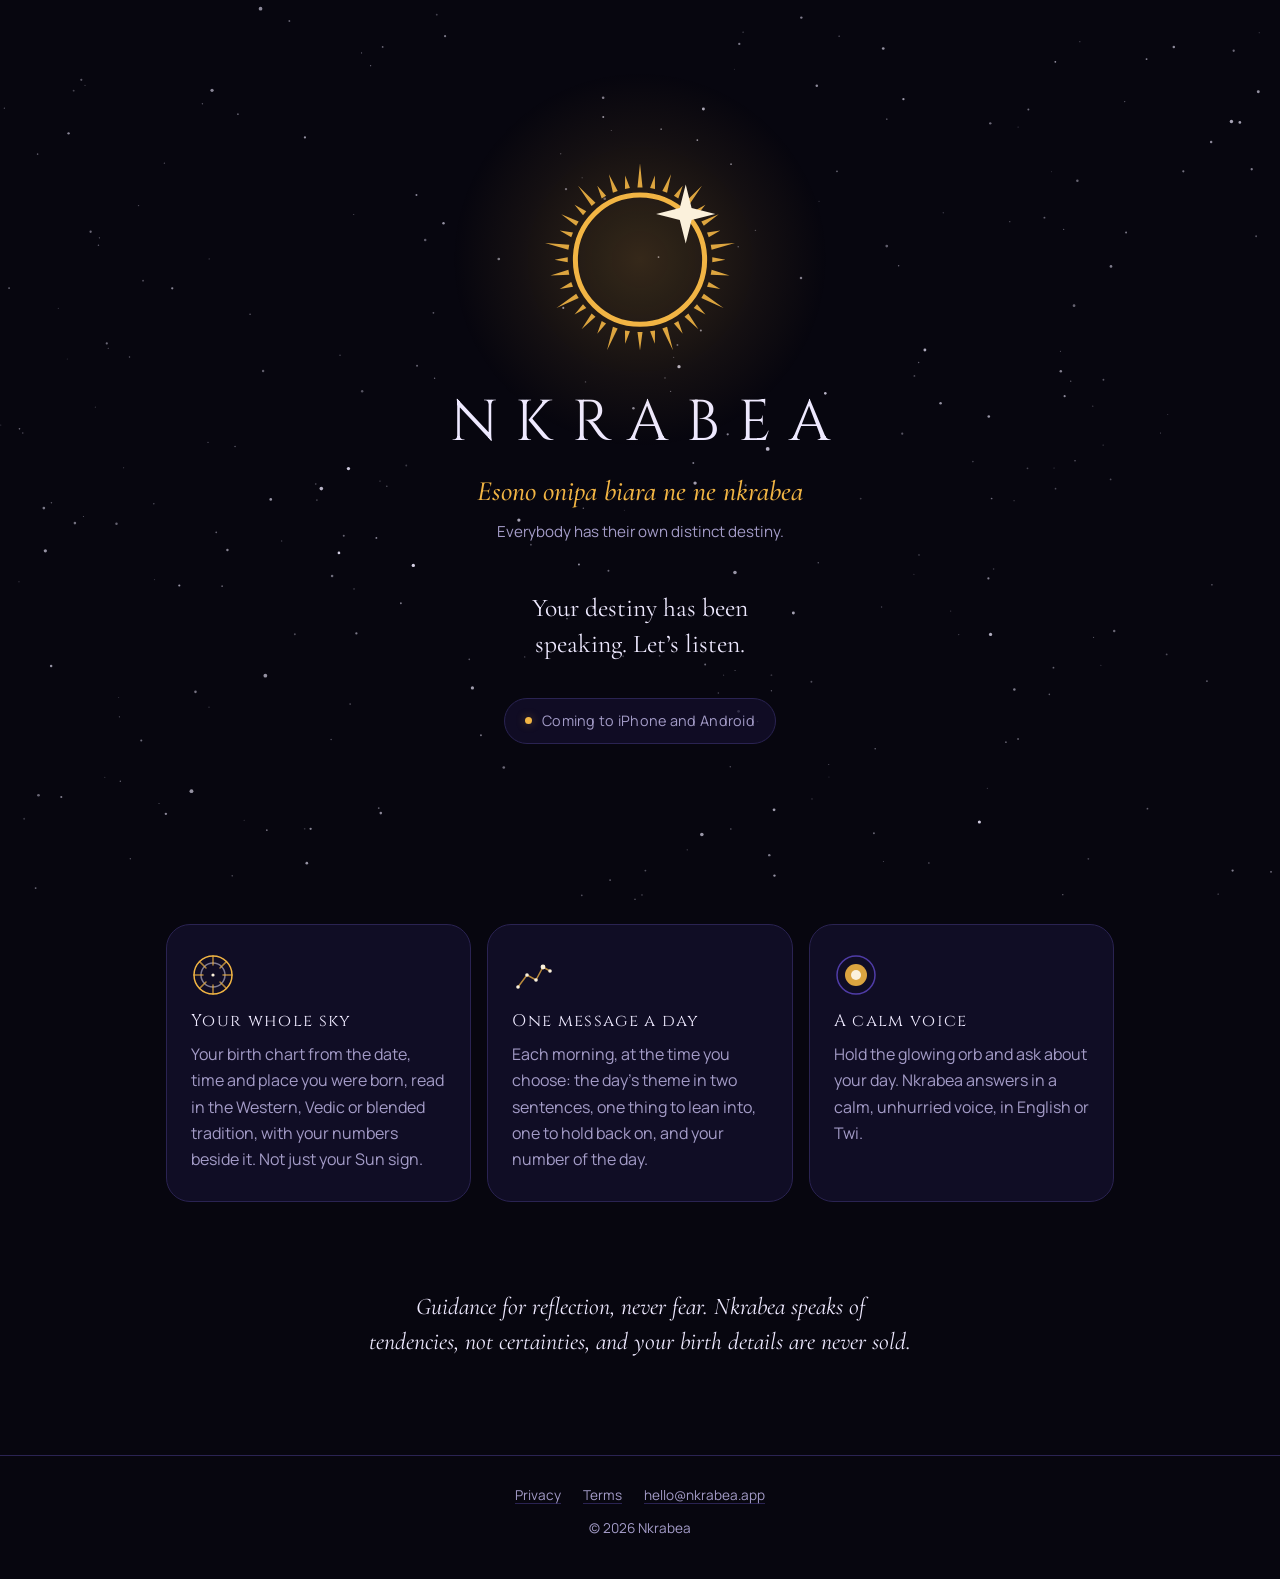
==== index.html @ 51380afc "Site: landing page, privacy policy and terms for nkrabea.app A static page in Gold in the Void: the " ====
<!doctype html>
<html lang="en">
<head>
  <meta charset="utf-8">
  <meta name="viewport" content="width=device-width, initial-scale=1, viewport-fit=cover">
  <title>Nkrabea</title>
  <meta name="description" content="A calm voice that reads your birth chart and your numbers, and gives you one clear message each day. In English and Twi. Coming to iPhone and Android.">
  <meta name="theme-color" content="#07060F">
  <link rel="canonical" href="https://nkrabea.app/">
  <link rel="icon" href="/favicon.svg" type="image/svg+xml">
  <link rel="apple-touch-icon" href="/apple-touch-icon.png">
  <meta property="og:type" content="website">
  <meta property="og:url" content="https://nkrabea.app/">
  <meta property="og:title" content="Nkrabea">
  <meta property="og:description" content="Your destiny has been speaking. Let's listen. One clear message a day from your own sky and numbers, in English and Twi.">
  <meta property="og:image" content="https://nkrabea.app/icon-1024.png">
  <meta name="twitter:card" content="summary">
  <link rel="preload" href="/fonts/cinzel-400.woff" as="font" type="font/woff" crossorigin>
  <link rel="preload" href="/fonts/cormorant-500-italic.woff" as="font" type="font/woff" crossorigin>
  <link rel="stylesheet" href="/styles.css">
</head>
<body>
  <div class="sky" aria-hidden="true"></div>

  <div class="page">
    <main>
      <section class="hero">
        <div class="mark">
          <svg viewBox="-372 -372 744 744" role="img" aria-label="The Nkrabea mark: a gold sun-ring with a guiding star">
            <circle r="245.3" fill="none" stroke="#F2B544" stroke-width="19"/>
            <path fill="#F2B544" fill-opacity="0.9" d="M-9.6 -274.3 L0.0 -365.9 L9.6 -274.3 Z M38.2 -271.8 L56.3 -319.4 L57.1 -268.4 Z M84.8 -261.0 L118.0 -324.3 L102.8 -254.4 Z M128.8 -242.3 L162.2 -280.9 L145.4 -232.7 Z M169.0 -216.3 L235.2 -280.3 L183.6 -203.9 Z M203.9 -183.6 L248.4 -208.5 L216.3 -169.0 Z M232.7 -145.4 L298.9 -172.6 L242.3 -128.8 Z M254.4 -102.8 L304.8 -110.9 L261.0 -84.8 Z M268.4 -57.1 L360.3 -63.5 L271.8 -38.2 Z M274.3 -9.6 L324.3 0.0 L274.3 9.6 Z M271.8 38.2 L339.9 59.9 L268.4 57.1 Z M261.0 84.8 L304.8 110.9 L254.4 102.8 Z M242.3 128.8 L316.9 183.0 L232.7 145.4 Z M216.3 169.0 L248.4 208.5 L203.9 183.6 Z M183.6 203.9 L221.8 264.4 L169.0 216.3 Z M145.4 232.7 L162.2 280.9 L128.8 242.3 Z M102.8 254.4 L125.1 343.8 L84.8 261.0 Z M57.1 268.4 L56.3 319.4 L38.2 271.8 Z M9.6 274.3 L0.0 345.1 L-9.6 274.3 Z M-38.2 271.8 L-56.3 319.4 L-57.1 268.4 Z M-84.8 261.0 L-125.1 343.8 L-102.8 254.4 Z M-128.8 242.3 L-162.2 280.9 L-145.4 232.7 Z M-169.0 216.3 L-221.8 264.4 L-183.6 203.9 Z M-203.9 183.6 L-248.4 208.5 L-216.3 169.0 Z M-232.7 145.4 L-316.9 183.0 L-242.3 128.8 Z M-254.4 102.8 L-304.8 110.9 L-261.0 84.8 Z M-268.4 57.1 L-339.9 59.9 L-271.8 38.2 Z M-274.3 9.6 L-324.3 0.0 L-274.3 -9.6 Z M-271.8 -38.2 L-360.3 -63.5 L-268.4 -57.1 Z M-261.0 -84.8 L-304.8 -110.9 L-254.4 -102.8 Z M-242.3 -128.8 L-298.9 -172.6 L-232.7 -145.4 Z M-216.3 -169.0 L-248.4 -208.5 L-203.9 -183.6 Z M-183.6 -203.9 L-235.2 -280.3 L-169.0 -216.3 Z M-145.4 -232.7 L-162.2 -280.9 L-128.8 -242.3 Z M-102.8 -254.4 L-118.0 -324.3 L-84.8 -261.0 Z M-57.1 -268.4 L-56.3 -319.4 L-38.2 -271.8 Z"/>
            <path fill="#FBF1DC" d="M173.5 -285.7 L195.9 -195.9 L285.7 -173.5 L195.9 -151.0 L173.5 -61.2 L151.0 -151.0 L61.2 -173.5 L151.0 -195.9 Z"/>
          </svg>
        </div>

        <h1 class="wordmark">NKRABEA</h1>
        <p class="proverb" lang="ak">Esono onipa biara ne ne nkrabea</p>
        <p class="meaning">Everybody has their own distinct destiny.</p>

        <p class="tagline">Your destiny has been speaking. Let’s listen.</p>
        <p class="soon"><span class="dot" aria-hidden="true"></span>Coming to iPhone and Android</p>
      </section>

      <section class="pillars" aria-label="What Nkrabea does">
        <article class="pillar">
          <svg width="44" height="44" viewBox="0 0 44 44" aria-hidden="true" fill="none" stroke="#F2B544" stroke-width="1.5" stroke-linecap="round">
            <circle cx="22" cy="22" r="19"/>
            <circle cx="22" cy="22" r="12" stroke="#EEE9FF" stroke-opacity="0.5"/>
            <path d="M22 3v9M22 32v9M3 22h9M32 22h9M8.6 8.6l6.4 6.4M29 29l6.4 6.4M35.4 8.6 29 15M15 29l-6.4 6.4" stroke-opacity="0.7"/>
            <circle cx="22" cy="22" r="1.6" fill="#FBF1DC" stroke="none"/>
          </svg>
          <h2>Your whole sky</h2>
          <p>Your birth chart from the date, time and place you were born, read in the Western, Vedic or blended tradition, with your numbers beside it. Not just your Sun sign.</p>
        </article>
        <article class="pillar">
          <svg width="44" height="44" viewBox="0 0 44 44" aria-hidden="true" fill="none" stroke="#F2B544" stroke-width="1.5" stroke-linecap="round">
            <path d="M6 34 15 22l9 5 7-13 7 4" stroke-opacity="0.75"/>
            <circle cx="6" cy="34" r="1.8" fill="#FBF1DC" stroke="none"/>
            <circle cx="15" cy="22" r="1.8" fill="#FBF1DC" stroke="none"/>
            <circle cx="24" cy="27" r="1.8" fill="#FBF1DC" stroke="none"/>
            <circle cx="31" cy="14" r="2.4" fill="#FBF1DC" stroke="none"/>
            <circle cx="38" cy="18" r="1.8" fill="#FBF1DC" stroke="none"/>
          </svg>
          <h2>One message a day</h2>
          <p>Each morning, at the time you choose: the day’s theme in two sentences, one thing to lean into, one to hold back on, and your number of the day.</p>
        </article>
        <article class="pillar">
          <svg width="44" height="44" viewBox="0 0 44 44" aria-hidden="true" fill="none" stroke-width="1.5" stroke-linecap="round">
            <circle cx="22" cy="22" r="19" stroke="#7B5CFF" stroke-opacity="0.6"/>
            <circle cx="22" cy="22" r="11" fill="#F2B544" fill-opacity="0.9" stroke="none"/>
            <circle cx="22" cy="22" r="5" fill="#FBF1DC" stroke="none"/>
          </svg>
          <h2>A calm voice</h2>
          <p>Hold the glowing orb and ask about your day. Nkrabea answers in a calm, unhurried voice, in English or Twi.</p>
        </article>
      </section>

      <section class="closing">
        <p>Guidance for reflection, never fear. Nkrabea speaks of tendencies, not certainties, and your birth details are never sold.</p>
      </section>
    </main>

    <footer>
      <nav aria-label="Legal">
        <a href="/privacy/">Privacy</a>
        <a href="/terms/">Terms</a>
        <a href="mailto:hello@nkrabea.app">hello@nkrabea.app</a>
      </nav>
      <p>© 2026 Nkrabea</p>
    </footer>
  </div>

  <script src="/sky.js" defer></script>
</body>
</html>
---- styles.css ----
/* Gold in the Void: the tokens in apps/mobile/src/theme/tokens.ts. */

@font-face { font-family: 'Cinzel'; src: url('/fonts/cinzel-400.woff') format('woff'); font-weight: 400; font-display: swap; }
@font-face { font-family: 'Cinzel'; src: url('/fonts/cinzel-600.woff') format('woff'); font-weight: 600; font-display: swap; }
@font-face { font-family: 'Cormorant Garamond'; src: url('/fonts/cormorant-400.woff') format('woff'); font-weight: 400; font-display: swap; }
@font-face { font-family: 'Cormorant Garamond'; src: url('/fonts/cormorant-400-italic.woff') format('woff'); font-weight: 400; font-style: italic; font-display: swap; }
@font-face { font-family: 'Cormorant Garamond'; src: url('/fonts/cormorant-500-italic.woff') format('woff'); font-weight: 500; font-style: italic; font-display: swap; }
@font-face { font-family: 'Manrope'; src: url('/fonts/manrope-400.woff') format('woff'); font-weight: 400; font-display: swap; }
@font-face { font-family: 'Manrope'; src: url('/fonts/manrope-600.woff') format('woff'); font-weight: 600; font-display: swap; }

:root {
  --void: #07060f;
  --nebula: #15112e;
  --veil: #2a2352;
  --starlight: #eee9ff;
  --mist: #a49cc8;
  --gold: #f2b544;
  --gold-glow: rgba(242, 181, 68, 0.35);
  --sunstar: #fbf1dc;
  --violet: #7b5cff;

  --title: 'Cinzel', 'Times New Roman', serif;
  --oracle: 'Cormorant Garamond', Georgia, serif;
  --ui: 'Manrope', system-ui, -apple-system, 'Segoe UI', sans-serif;

  --breath: 5s;
  color-scheme: dark;
}

*, *::before, *::after { box-sizing: border-box; }

html { background: var(--void); }

body {
  margin: 0;
  min-height: 100vh;
  background: var(--void);
  color: var(--starlight);
  font: 400 1rem/1.65 var(--ui);
  -webkit-font-smoothing: antialiased;
  overflow-x: hidden;
}

a { color: var(--starlight); text-decoration-color: var(--veil); text-underline-offset: 3px; }
a:hover { text-decoration-color: var(--mist); }
a:focus-visible { outline: 2px solid var(--violet); outline-offset: 3px; border-radius: 2px; }

/* The sky behind every page: three drifting layers of stars, drawn by sky.js. */
.sky { position: fixed; inset: 0; z-index: 0; pointer-events: none; overflow: hidden; }
.sky svg { position: absolute; inset: -40px; width: calc(100% + 80px); height: calc(100% + 80px); }
.sky .layer { animation: drift var(--drift) ease-in-out infinite alternate; }
@keyframes drift { to { transform: translate(var(--dx), var(--dy)); } }

.page { position: relative; z-index: 1; }

/* ——— Landing ——— */

.hero {
  min-height: 100vh;
  min-height: 100svh;
  display: flex;
  flex-direction: column;
  align-items: center;
  justify-content: center;
  text-align: center;
  padding: 72px 16px 56px;
  gap: 18px;
}

.mark {
  width: min(42vw, 196px);
  aspect-ratio: 1;
  position: relative;
  margin-bottom: 12px;
}
.mark::before {
  content: '';
  position: absolute;
  inset: -45%;
  background: radial-gradient(circle, rgba(242, 181, 68, 0.2) 0%, rgba(242, 181, 68, 0.06) 45%, transparent 70%);
  animation: glow var(--breath) ease-in-out infinite alternate;
}
.mark svg { position: relative; width: 100%; height: 100%; animation: breathe var(--breath) ease-in-out infinite alternate; }
@keyframes breathe { from { transform: scale(1); } to { transform: scale(1.04); } }
@keyframes glow { from { opacity: 0.55; } to { opacity: 1; } }

.wordmark {
  margin: 0;
  font: 400 clamp(2.2rem, 9vw, 3.6rem) / 1.1 var(--title);
  letter-spacing: 0.32em;
  padding-left: 0.32em; /* letter-spacing trails the last letter; keep the word centred */
}

.proverb {
  margin: 0;
  font: italic 500 clamp(1.35rem, 5vw, 1.75rem) / 1.3 var(--oracle);
  color: var(--gold);
}
.meaning { margin: -8px 0 0; color: var(--mist); font-size: 0.95rem; }

.tagline {
  margin: 28px 0 0;
  max-width: 32ch;
  text-wrap: balance;
  font: 400 clamp(1.3rem, 4.6vw, 1.6rem) / 1.4 var(--oracle);
}

.soon {
  margin-top: 18px;
  display: inline-flex;
  align-items: center;
  gap: 10px;
  padding: 10px 20px;
  border: 1px solid var(--veil);
  border-radius: 999px;
  background: rgba(21, 17, 46, 0.7);
  color: var(--mist);
  font-size: 0.9rem;
  letter-spacing: 0.02em;
}
.soon .dot { width: 7px; height: 7px; border-radius: 50%; background: var(--gold); box-shadow: 0 0 10px var(--gold-glow); animation: glow var(--breath) ease-in-out infinite alternate; }

.pillars {
  max-width: 980px;
  margin: 0 auto;
  padding: 24px 16px 88px;
  display: grid;
  grid-template-columns: repeat(auto-fit, minmax(240px, 1fr));
  gap: 16px;
}
.pillar {
  padding: 28px 24px;
  border: 1px solid var(--veil);
  border-radius: 24px;
  background: rgba(21, 17, 46, 0.72);
}
.pillar h2 {
  margin: 14px 0 8px;
  font: 400 1.05rem/1.3 var(--title);
  letter-spacing: 0.08em;
}
.pillar p { margin: 0; color: var(--mist); }
.pillar svg { display: block; }

.closing {
  max-width: 640px;
  margin: 0 auto;
  padding: 0 16px 96px;
  text-align: center;
}
.closing p { margin: 0; font: italic 400 clamp(1.25rem, 4.4vw, 1.5rem) / 1.45 var(--oracle); color: var(--starlight); text-wrap: balance; }

footer {
  border-top: 1px solid var(--veil);
  padding: 28px 16px 40px;
  text-align: center;
  color: var(--mist);
  font-size: 0.85rem;
}
footer nav { display: flex; flex-wrap: wrap; justify-content: center; gap: 8px 22px; margin-bottom: 10px; }
footer a { color: var(--mist); }
footer p { margin: 0; }

/* ——— Policy pages ——— */

.doc {
  max-width: 720px;
  margin: 0 auto;
  padding: 40px 16px 80px;
}
.doc-head { display: flex; align-items: center; gap: 12px; margin-bottom: 40px; text-decoration: none; }
.doc-head svg { width: 36px; height: 36px; }
.doc-head span { font: 400 1rem/1 var(--title); letter-spacing: 0.3em; color: var(--starlight); }
.doc h1 { margin: 0 0 6px; font: 400 clamp(1.7rem, 6vw, 2.3rem) / 1.2 var(--title); letter-spacing: 0.04em; }
.doc .updated { margin: 0 0 32px; color: var(--mist); font-size: 0.9rem; }
.doc .lede { font: 400 1.3rem/1.5 var(--oracle); margin: 0 0 32px; }
.doc h2 { margin: 40px 0 10px; font: 600 1.05rem/1.4 var(--ui); color: var(--gold); letter-spacing: 0.01em; }
.doc p, .doc li { color: var(--starlight); }
.doc ul { padding-left: 1.2em; }
.doc li { margin: 6px 0; }
.doc li::marker { color: var(--mist); }
.doc .card {
  padding: 18px 20px;
  border: 1px solid var(--veil);
  border-radius: 18px;
  background: rgba(21, 17, 46, 0.72);
}
.doc strong { font-weight: 600; }

@media (prefers-reduced-motion: reduce) {
  .sky .layer, .mark svg, .mark::before, .soon .dot { animation: none; }
}
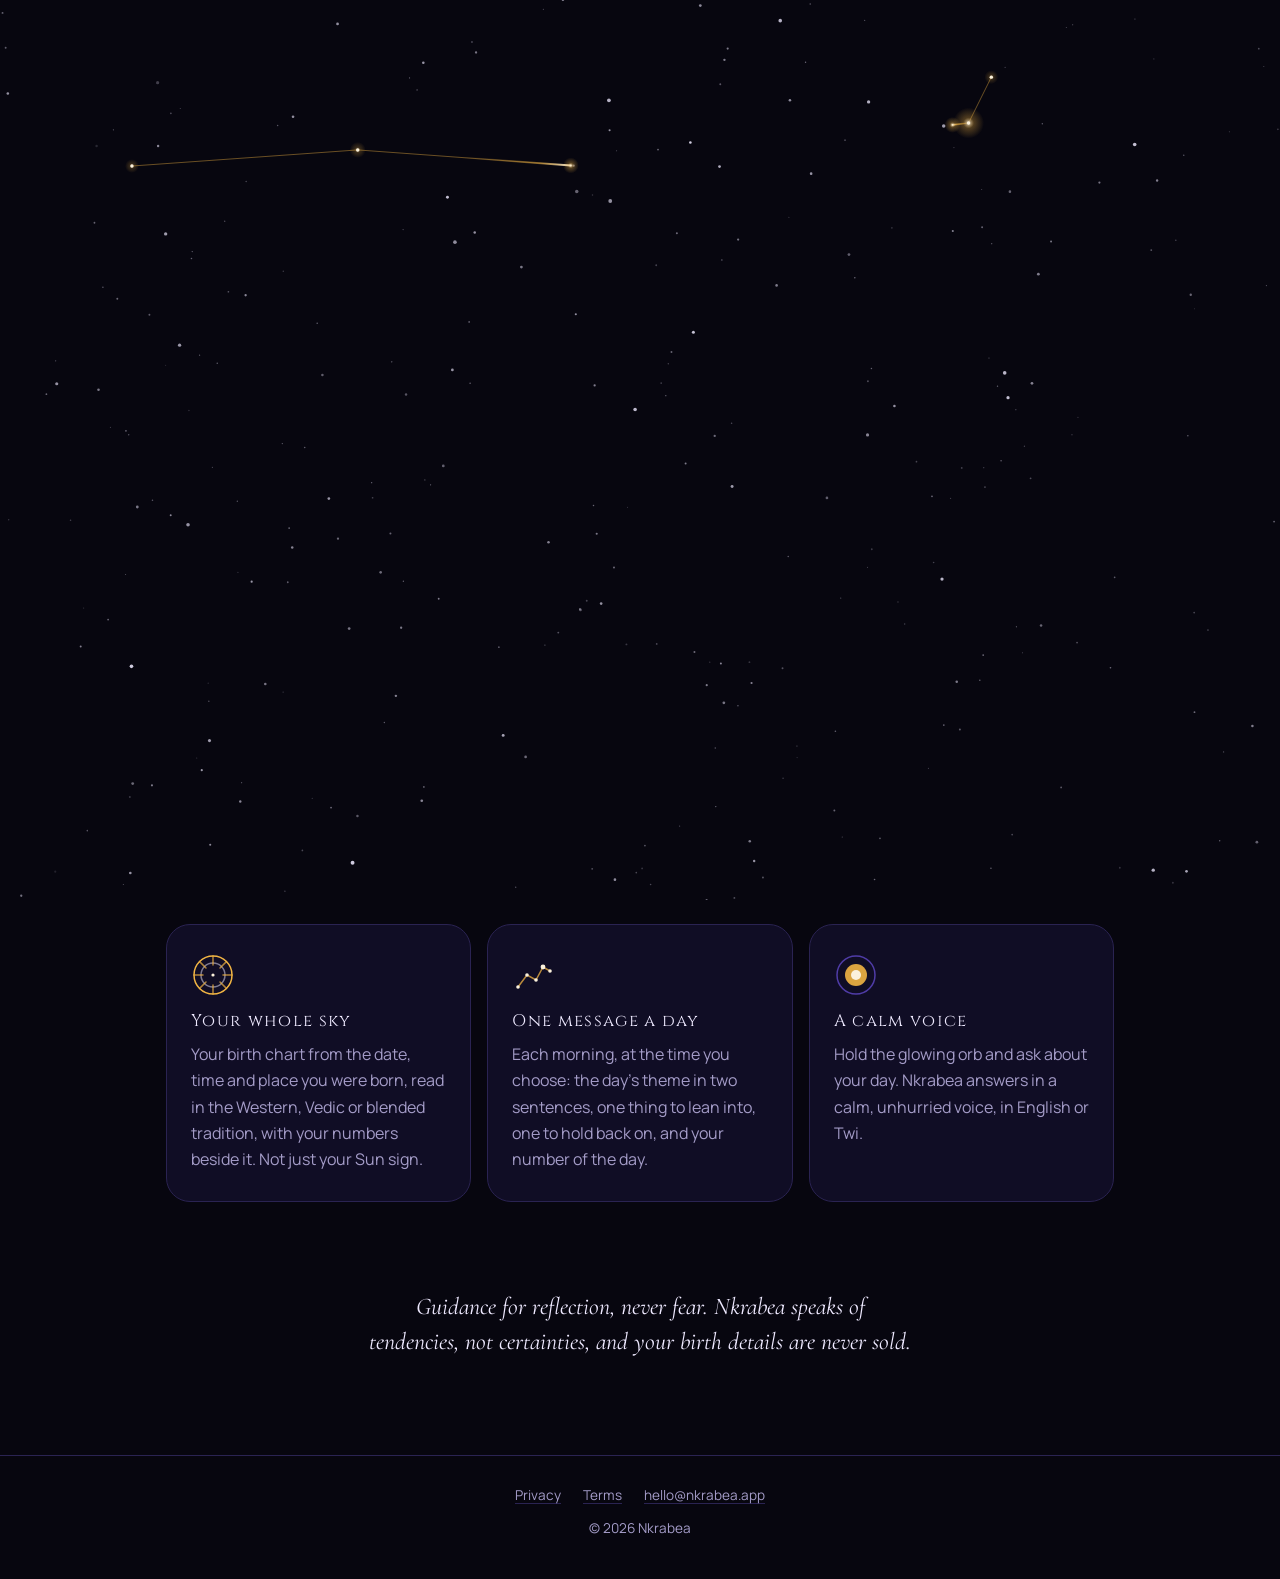
==== commit b37a8683: "Site: shooting stars link constellations and draw the mark The homepage sky is now one canvas. Shoot" ====
--- a/index.html
+++ b/index.html
@@ -18,18 +18,31 @@
   <link rel="preload" href="/fonts/cinzel-400.woff" as="font" type="font/woff" crossorigin>
   <link rel="preload" href="/fonts/cormorant-500-italic.woff" as="font" type="font/woff" crossorigin>
   <link rel="stylesheet" href="/styles.css">
+  <script>
+    // Decide before first paint whether the intro plays, so the mark and words never flash.
+    (function () {
+      var root = document.documentElement;
+      var still = window.matchMedia && matchMedia('(prefers-reduced-motion: reduce)').matches;
+      var seen = false;
+      try { seen = sessionStorage.getItem('nkrabea.intro') === '1'; } catch (e) {}
+      if (still || seen) return;
+      root.classList.add('intro');
+      setTimeout(function () { root.classList.add('formed'); }, 9000);
+    })();
+  </script>
 </head>
 <body>
-  <div class="sky" aria-hidden="true"></div>
+  <div class="sky" data-sky="night" aria-hidden="true"></div>
 
   <div class="page">
     <main>
       <section class="hero">
         <div class="mark">
+          <div class="mark-glow" aria-hidden="true"></div>
           <svg viewBox="-372 -372 744 744" role="img" aria-label="The Nkrabea mark: a gold sun-ring with a guiding star">
-            <circle r="245.3" fill="none" stroke="#F2B544" stroke-width="19"/>
-            <path fill="#F2B544" fill-opacity="0.9" d="M-9.6 -274.3 L0.0 -365.9 L9.6 -274.3 Z M38.2 -271.8 L56.3 -319.4 L57.1 -268.4 Z M84.8 -261.0 L118.0 -324.3 L102.8 -254.4 Z M128.8 -242.3 L162.2 -280.9 L145.4 -232.7 Z M169.0 -216.3 L235.2 -280.3 L183.6 -203.9 Z M203.9 -183.6 L248.4 -208.5 L216.3 -169.0 Z M232.7 -145.4 L298.9 -172.6 L242.3 -128.8 Z M254.4 -102.8 L304.8 -110.9 L261.0 -84.8 Z M268.4 -57.1 L360.3 -63.5 L271.8 -38.2 Z M274.3 -9.6 L324.3 0.0 L274.3 9.6 Z M271.8 38.2 L339.9 59.9 L268.4 57.1 Z M261.0 84.8 L304.8 110.9 L254.4 102.8 Z M242.3 128.8 L316.9 183.0 L232.7 145.4 Z M216.3 169.0 L248.4 208.5 L203.9 183.6 Z M183.6 203.9 L221.8 264.4 L169.0 216.3 Z M145.4 232.7 L162.2 280.9 L128.8 242.3 Z M102.8 254.4 L125.1 343.8 L84.8 261.0 Z M57.1 268.4 L56.3 319.4 L38.2 271.8 Z M9.6 274.3 L0.0 345.1 L-9.6 274.3 Z M-38.2 271.8 L-56.3 319.4 L-57.1 268.4 Z M-84.8 261.0 L-125.1 343.8 L-102.8 254.4 Z M-128.8 242.3 L-162.2 280.9 L-145.4 232.7 Z M-169.0 216.3 L-221.8 264.4 L-183.6 203.9 Z M-203.9 183.6 L-248.4 208.5 L-216.3 169.0 Z M-232.7 145.4 L-316.9 183.0 L-242.3 128.8 Z M-254.4 102.8 L-304.8 110.9 L-261.0 84.8 Z M-268.4 57.1 L-339.9 59.9 L-271.8 38.2 Z M-274.3 9.6 L-324.3 0.0 L-274.3 -9.6 Z M-271.8 -38.2 L-360.3 -63.5 L-268.4 -57.1 Z M-261.0 -84.8 L-304.8 -110.9 L-254.4 -102.8 Z M-242.3 -128.8 L-298.9 -172.6 L-232.7 -145.4 Z M-216.3 -169.0 L-248.4 -208.5 L-203.9 -183.6 Z M-183.6 -203.9 L-235.2 -280.3 L-169.0 -216.3 Z M-145.4 -232.7 L-162.2 -280.9 L-128.8 -242.3 Z M-102.8 -254.4 L-118.0 -324.3 L-84.8 -261.0 Z M-57.1 -268.4 L-56.3 -319.4 L-38.2 -271.8 Z"/>
-            <path fill="#FBF1DC" d="M173.5 -285.7 L195.9 -195.9 L285.7 -173.5 L195.9 -151.0 L173.5 -61.2 L151.0 -151.0 L61.2 -173.5 L151.0 -195.9 Z"/>
+            <circle data-ring r="245.3" fill="none" stroke="#F2B544" stroke-width="19"/>
+            <path data-rays fill="#F2B544" fill-opacity="0.9" d="M-9.6 -274.3 L0.0 -365.9 L9.6 -274.3 Z M38.2 -271.8 L56.3 -319.4 L57.1 -268.4 Z M84.8 -261.0 L118.0 -324.3 L102.8 -254.4 Z M128.8 -242.3 L162.2 -280.9 L145.4 -232.7 Z M169.0 -216.3 L235.2 -280.3 L183.6 -203.9 Z M203.9 -183.6 L248.4 -208.5 L216.3 -169.0 Z M232.7 -145.4 L298.9 -172.6 L242.3 -128.8 Z M254.4 -102.8 L304.8 -110.9 L261.0 -84.8 Z M268.4 -57.1 L360.3 -63.5 L271.8 -38.2 Z M274.3 -9.6 L324.3 0.0 L274.3 9.6 Z M271.8 38.2 L339.9 59.9 L268.4 57.1 Z M261.0 84.8 L304.8 110.9 L254.4 102.8 Z M242.3 128.8 L316.9 183.0 L232.7 145.4 Z M216.3 169.0 L248.4 208.5 L203.9 183.6 Z M183.6 203.9 L221.8 264.4 L169.0 216.3 Z M145.4 232.7 L162.2 280.9 L128.8 242.3 Z M102.8 254.4 L125.1 343.8 L84.8 261.0 Z M57.1 268.4 L56.3 319.4 L38.2 271.8 Z M9.6 274.3 L0.0 345.1 L-9.6 274.3 Z M-38.2 271.8 L-56.3 319.4 L-57.1 268.4 Z M-84.8 261.0 L-125.1 343.8 L-102.8 254.4 Z M-128.8 242.3 L-162.2 280.9 L-145.4 232.7 Z M-169.0 216.3 L-221.8 264.4 L-183.6 203.9 Z M-203.9 183.6 L-248.4 208.5 L-216.3 169.0 Z M-232.7 145.4 L-316.9 183.0 L-242.3 128.8 Z M-254.4 102.8 L-304.8 110.9 L-261.0 84.8 Z M-268.4 57.1 L-339.9 59.9 L-271.8 38.2 Z M-274.3 9.6 L-324.3 0.0 L-274.3 -9.6 Z M-271.8 -38.2 L-360.3 -63.5 L-268.4 -57.1 Z M-261.0 -84.8 L-304.8 -110.9 L-254.4 -102.8 Z M-242.3 -128.8 L-298.9 -172.6 L-232.7 -145.4 Z M-216.3 -169.0 L-248.4 -208.5 L-203.9 -183.6 Z M-183.6 -203.9 L-235.2 -280.3 L-169.0 -216.3 Z M-145.4 -232.7 L-162.2 -280.9 L-128.8 -242.3 Z M-102.8 -254.4 L-118.0 -324.3 L-84.8 -261.0 Z M-57.1 -268.4 L-56.3 -319.4 L-38.2 -271.8 Z"/>
+            <path data-star fill="#FBF1DC" d="M173.5 -285.7 L195.9 -195.9 L285.7 -173.5 L195.9 -151.0 L173.5 -61.2 L151.0 -151.0 L61.2 -173.5 L151.0 -195.9 Z"/>
           </svg>
         </div>
 
--- a/styles.css
+++ b/styles.css
@@ -45,11 +45,9 @@
 a:hover { text-decoration-color: var(--mist); }
 a:focus-visible { outline: 2px solid var(--violet); outline-offset: 3px; border-radius: 2px; }
 
-/* The sky behind every page: three drifting layers of stars, drawn by sky.js. */
+/* The sky behind every page, drawn on one canvas by sky.js. */
 .sky { position: fixed; inset: 0; z-index: 0; pointer-events: none; overflow: hidden; }
-.sky svg { position: absolute; inset: -40px; width: calc(100% + 80px); height: calc(100% + 80px); }
-.sky .layer { animation: drift var(--drift) ease-in-out infinite alternate; }
-@keyframes drift { to { transform: translate(var(--dx), var(--dy)); } }
+.sky canvas { position: absolute; inset: 0; width: 100%; height: 100%; }
 
 .page { position: relative; z-index: 1; }
 
@@ -73,16 +71,33 @@
   position: relative;
   margin-bottom: 12px;
 }
-.mark::before {
+.mark-glow { position: absolute; inset: -45%; pointer-events: none; transition: opacity 1.6s ease; }
+.mark-glow::before {
   content: '';
   position: absolute;
-  inset: -45%;
+  inset: 0;
   background: radial-gradient(circle, rgba(242, 181, 68, 0.2) 0%, rgba(242, 181, 68, 0.06) 45%, transparent 70%);
   animation: glow var(--breath) ease-in-out infinite alternate;
 }
 .mark svg { position: relative; width: 100%; height: 100%; animation: breathe var(--breath) ease-in-out infinite alternate; }
 @keyframes breathe { from { transform: scale(1); } to { transform: scale(1.04); } }
 @keyframes glow { from { opacity: 0.55; } to { opacity: 1; } }
+
+/*
+ * The homepage intro (sky.js): shooting stars link constellations, the last one lands on the
+ * mark's guiding star and the mark draws itself; then the words arrive. `intro` is set before
+ * first paint; `drawing` once sky.js has the mark; `formed` when it is whole (or after 9 s,
+ * so the words never stay hidden).
+ */
+.intro:not(.drawing):not(.formed) .mark svg { opacity: 0; }
+.intro:not(.formed) .mark svg { animation: none; }
+.intro:not(.formed) .mark-glow { opacity: 0; }
+.intro .hero > :not(.mark) { transition: opacity 1.2s ease, transform 1.2s ease; }
+.intro:not(.formed) .hero > :not(.mark) { opacity: 0; transform: translateY(10px); }
+.intro .hero > .proverb { transition-delay: 0.25s; }
+.intro .hero > .meaning { transition-delay: 0.4s; }
+.intro .hero > .tagline { transition-delay: 0.8s; }
+.intro .hero > .soon { transition-delay: 1.1s; }
 
 .wordmark {
   margin: 0;
@@ -188,5 +203,5 @@
 .doc strong { font-weight: 600; }
 
 @media (prefers-reduced-motion: reduce) {
-  .sky .layer, .mark svg, .mark::before, .soon .dot { animation: none; }
-}
+  .mark svg, .mark-glow::before, .soon .dot { animation: none; }
+}
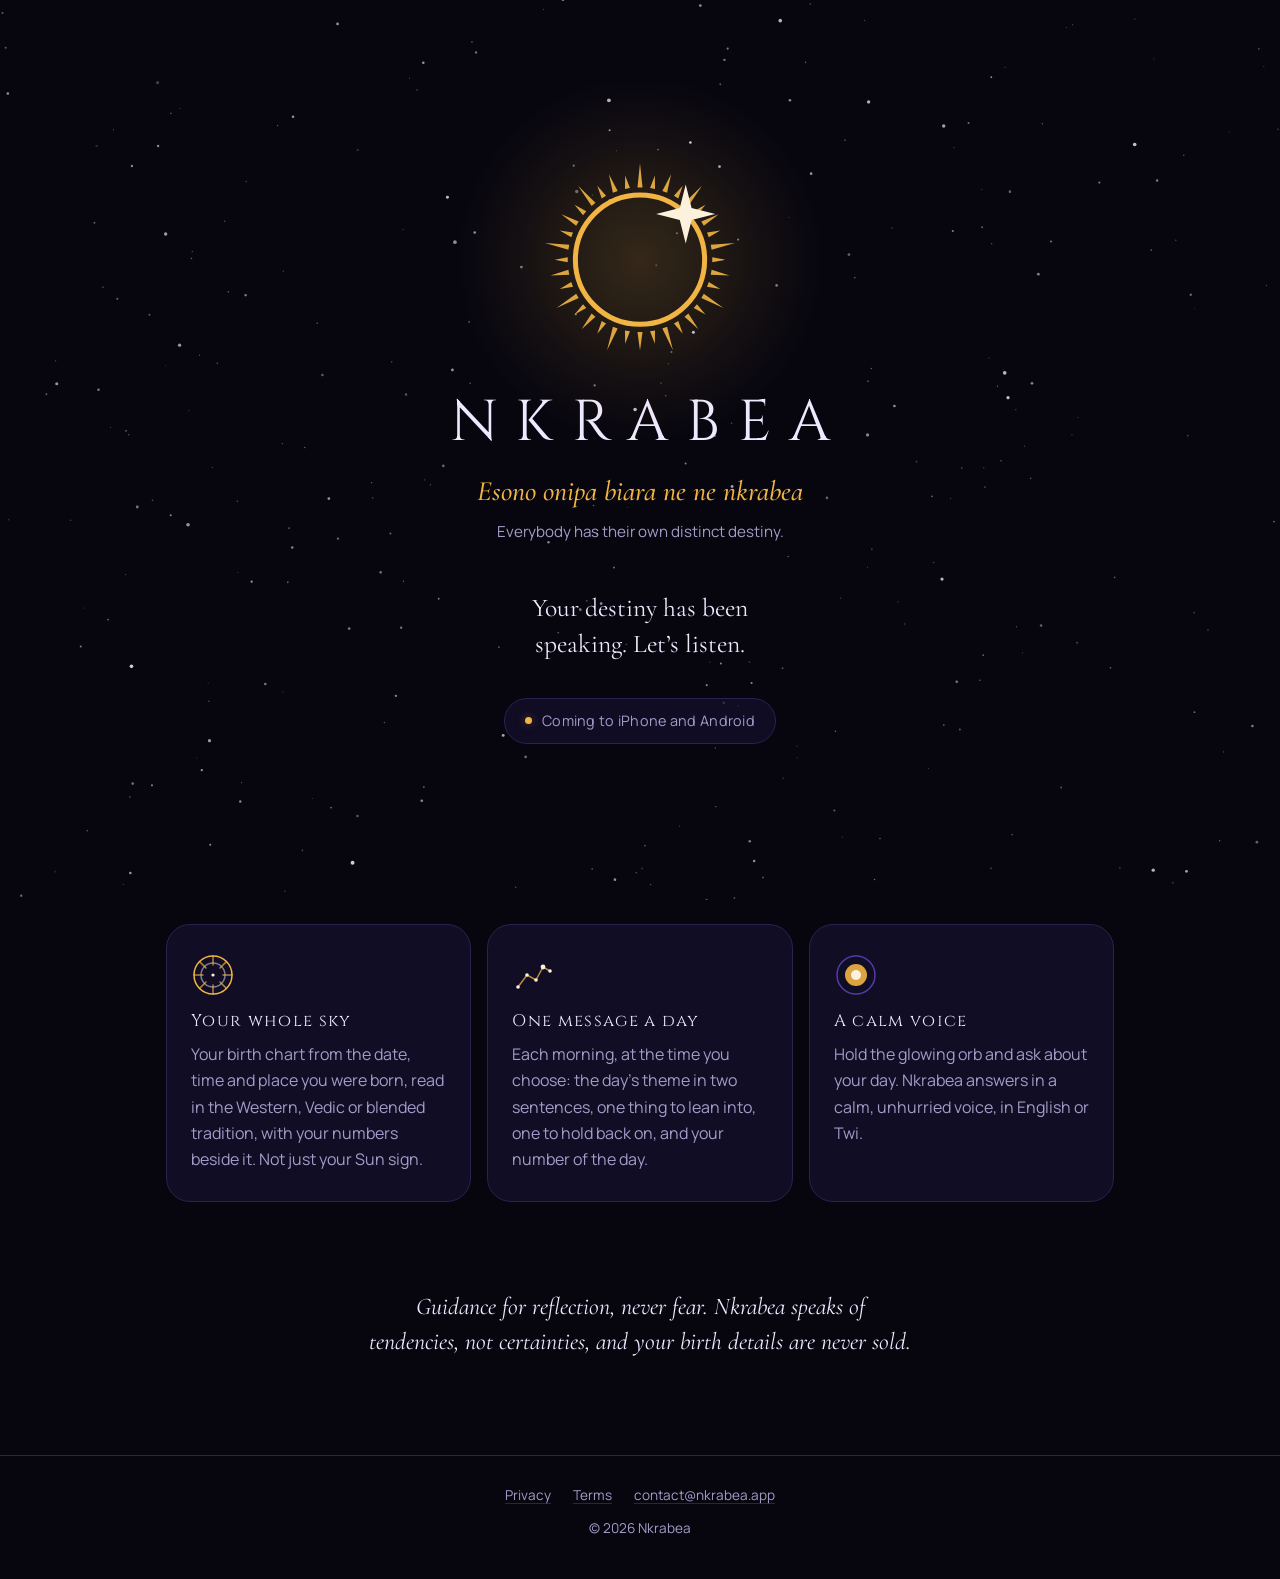
==== commit 8624b6ef: "Site: contact address is contact@nkrabea.app Co-Authored-By: Claude Opus 5.5 <noreply@anthropic.com>" ====
--- a/index.html
+++ b/index.html
@@ -97,7 +97,7 @@
       <nav aria-label="Legal">
         <a href="/privacy/">Privacy</a>
         <a href="/terms/">Terms</a>
-        <a href="mailto:hello@nkrabea.app">hello@nkrabea.app</a>
+        <a href="mailto:contact@nkrabea.app">contact@nkrabea.app</a>
       </nav>
       <p>© 2026 Nkrabea</p>
     </footer>
